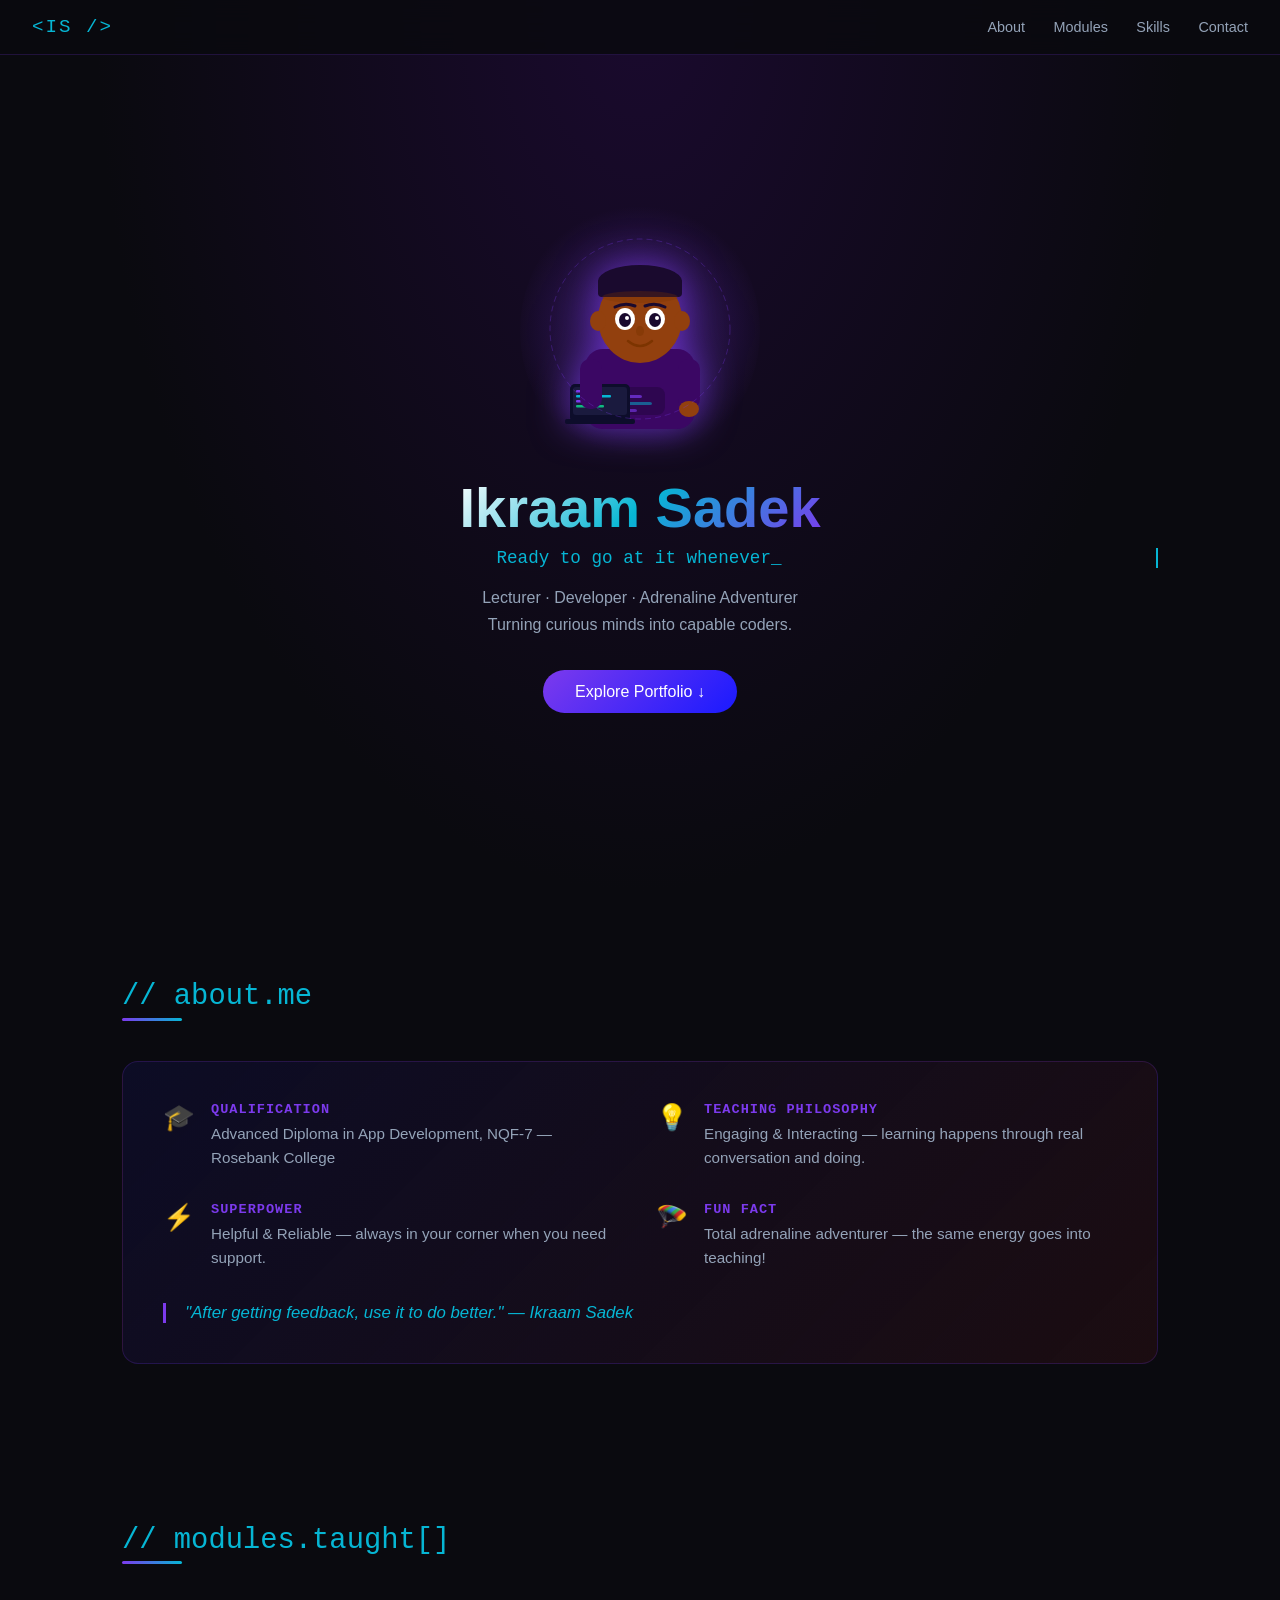
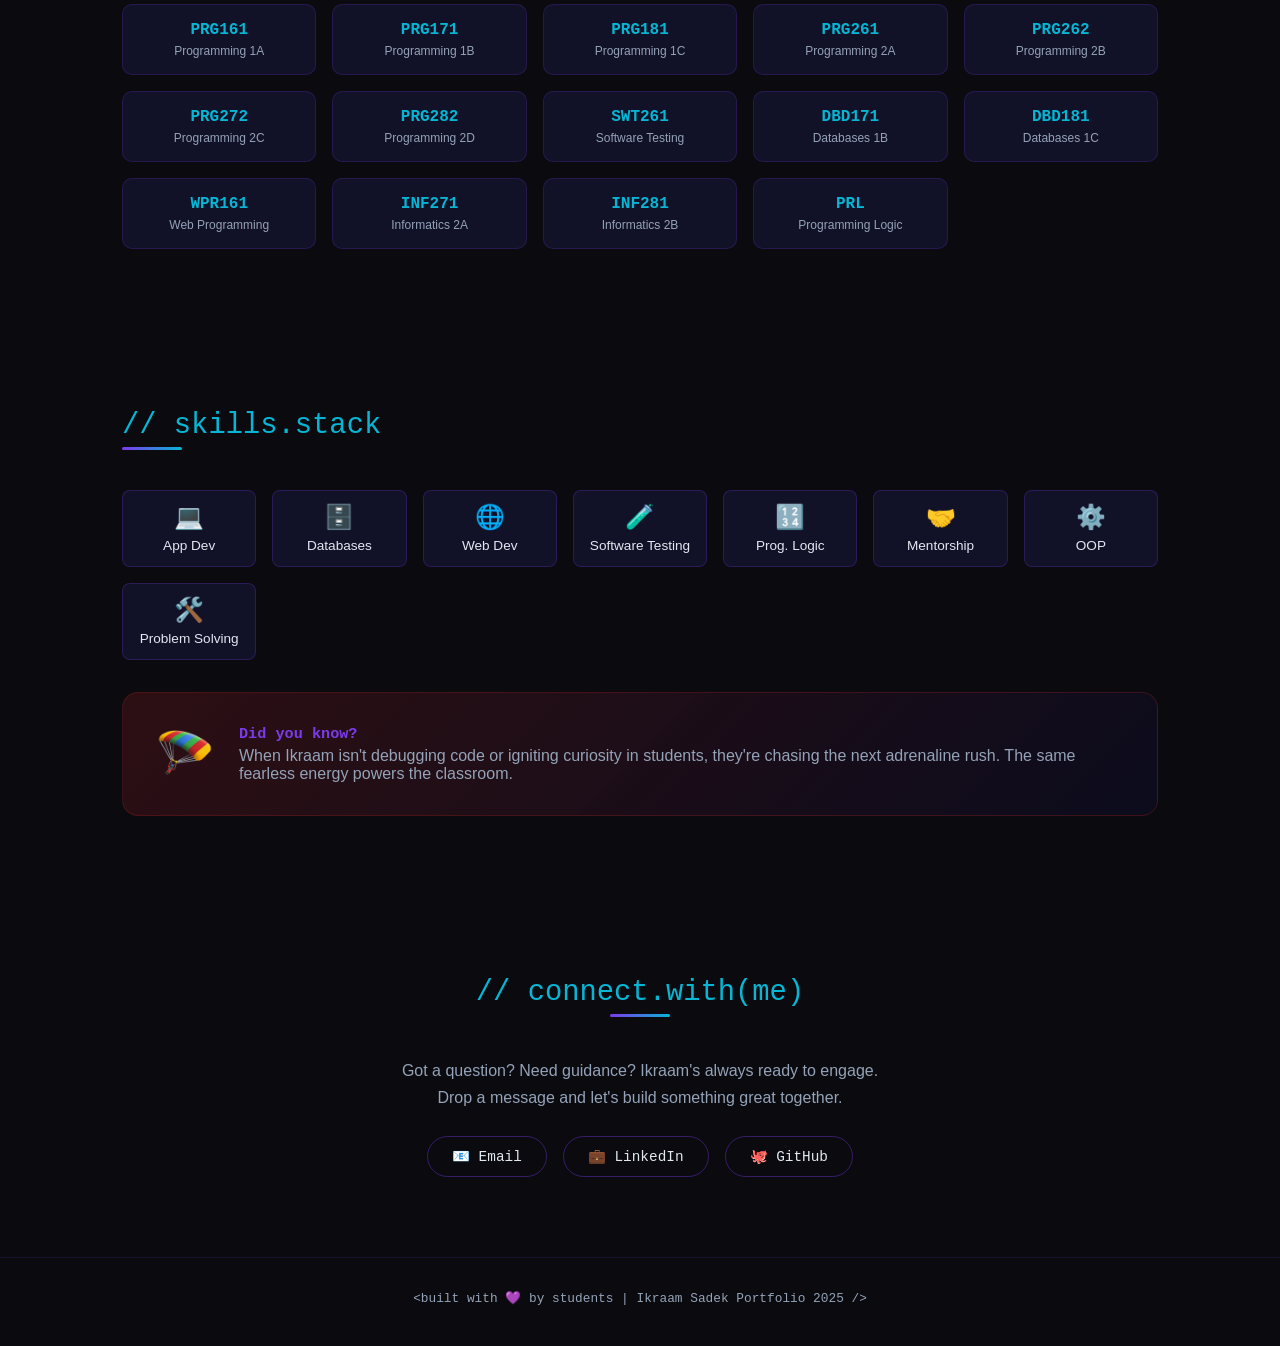
==== ikraam_portfolio.html @ 0547916e "first commit" ====
<!DOCTYPE html>
<html lang="en">
<head>
<meta charset="UTF-8"/>
<meta name="viewport" content="width=device-width, initial-scale=1.0"/>
<title>Ikraam Sadek | Lecturer Portfolio</title>
<style>
  :root {
    --black: #0a0a0f;
    --navy: #0d0d2b;
    --blue: #1a1aff;
    --purple: #6b21a8;
    --maroon: #7f1d1d;
    --accent: #7c3aed;
    --cyan: #06b6d4;
    --text: #e2e8f0;
    --muted: #94a3b8;
    --card: #111127;
    --glow: 0 0 20px rgba(124,58,237,0.5);
  }
  *{margin:0;padding:0;box-sizing:border-box;}
  html{scroll-behavior:smooth;}
  body{background:var(--black);color:var(--text);font-family:'Segoe UI',sans-serif;overflow-x:hidden;}

  /* NAV */
  nav{position:fixed;top:0;width:100%;z-index:100;background:rgba(10,10,15,0.85);backdrop-filter:blur(12px);border-bottom:1px solid rgba(124,58,237,0.2);padding:1rem 2rem;display:flex;justify-content:space-between;align-items:center;}
  .logo{font-family:monospace;font-size:1.2rem;color:var(--cyan);letter-spacing:2px;}
  .nav-links a{color:var(--muted);text-decoration:none;margin-left:1.5rem;font-size:0.9rem;transition:color 0.3s;}
  .nav-links a:hover{color:var(--cyan);}

  /* HERO */
  #hero{min-height:100vh;display:flex;align-items:center;justify-content:center;flex-direction:column;text-align:center;padding:6rem 2rem 4rem;background:radial-gradient(ellipse at top,#1a0a2e 0%,var(--black) 70%);}
  .avatar-wrap{position:relative;margin-bottom:2rem;}
  .avatar-glow{position:absolute;inset:-20px;border-radius:50%;background:radial-gradient(circle,rgba(124,58,237,0.4),transparent 70%);animation:pulseGlow 3s ease-in-out infinite;}
  svg#avatar{filter:drop-shadow(0 0 18px rgba(124,58,237,0.7));animation:float 4s ease-in-out infinite;}
  @keyframes float{0%,100%{transform:translateY(0);}50%{transform:translateY(-14px);}}
  @keyframes pulseGlow{0%,100%{opacity:0.6;transform:scale(1);}50%{opacity:1;transform:scale(1.08);}}
  @keyframes blink{0%,90%,100%{transform:scaleY(1);}95%{transform:scaleY(0.08);}}
  .eye-l,.eye-r{transform-origin:center;animation:blink 4s ease-in-out infinite;}
  .eye-r{animation-delay:0.08s;}
  @keyframes typing{from{width:0;}to{width:100%;}}
  @keyframes caret{50%{border-color:transparent;}}
  h1{font-size:clamp(2rem,5vw,3.5rem);font-weight:800;background:linear-gradient(135deg,#fff,var(--cyan),var(--accent));-webkit-background-clip:text;-webkit-text-fill-color:transparent;background-clip:text;margin-bottom:0.5rem;}
  .tagline{font-family:monospace;font-size:1.1rem;color:var(--cyan);margin-bottom:1rem;overflow:hidden;white-space:nowrap;border-right:2px solid var(--cyan);width:fit-content;margin-inline:auto;animation:typing 2.5s steps(28,end) 0.5s both,caret 0.8s step-end infinite;}
  .hero-sub{color:var(--muted);max-width:500px;line-height:1.7;margin-bottom:2rem;}
  .cta-btn{padding:0.8rem 2rem;background:linear-gradient(135deg,var(--accent),var(--blue));border:none;border-radius:50px;color:#fff;font-size:1rem;cursor:pointer;text-decoration:none;transition:transform 0.2s,box-shadow 0.2s;}
  .cta-btn:hover{transform:scale(1.05);box-shadow:var(--glow);}

  /* SECTIONS */
  section{padding:5rem 2rem;max-width:1100px;margin:0 auto;}
  .section-title{font-family:monospace;font-size:1.8rem;color:var(--cyan);margin-bottom:0.3rem;}
  .section-line{width:60px;height:3px;background:linear-gradient(90deg,var(--accent),var(--cyan));margin-bottom:2.5rem;border-radius:2px;}

  /* ABOUT */
  #about-wrap{background:linear-gradient(135deg,rgba(13,13,43,0.8),rgba(127,29,29,0.15));border:1px solid rgba(124,58,237,0.2);border-radius:16px;padding:2.5rem;display:grid;grid-template-columns:1fr 1fr;gap:2rem;}
  .about-item{display:flex;gap:1rem;align-items:flex-start;}
  .about-icon{font-size:1.6rem;}
  .about-item h3{color:var(--accent);font-size:0.85rem;font-family:monospace;text-transform:uppercase;letter-spacing:1px;margin-bottom:0.3rem;}
  .about-item p{color:var(--muted);font-size:0.95rem;line-height:1.6;}
  .quote-block{grid-column:1/-1;border-left:3px solid var(--accent);padding-left:1.2rem;font-style:italic;color:var(--cyan);font-size:1.05rem;}

  /* MODULES */
  .modules-grid{display:grid;grid-template-columns:repeat(auto-fill,minmax(160px,1fr));gap:1rem;}
  .module-card{background:var(--card);border:1px solid rgba(124,58,237,0.2);border-radius:10px;padding:1rem;text-align:center;cursor:default;transition:transform 0.3s,box-shadow 0.3s,border-color 0.3s;position:relative;overflow:hidden;}
  .module-card::before{content:'';position:absolute;inset:0;background:linear-gradient(135deg,rgba(124,58,237,0.1),rgba(6,182,212,0.05));opacity:0;transition:opacity 0.3s;}
  .module-card:hover{transform:translateY(-6px);box-shadow:0 8px 30px rgba(124,58,237,0.3);border-color:var(--cyan);}
  .module-card:hover::before{opacity:1;}
  .module-code{font-family:monospace;font-size:1rem;font-weight:700;color:var(--cyan);}
  .module-name{font-size:0.75rem;color:var(--muted);margin-top:0.3rem;}

  /* SKILLS */
  .skills-grid{display:grid;grid-template-columns:repeat(auto-fill,minmax(130px,1fr));gap:1rem;}
  .skill-badge{background:var(--card);border:1px solid rgba(124,58,237,0.25);border-radius:8px;padding:0.8rem;text-align:center;font-size:0.85rem;color:var(--text);transition:all 0.3s;}
  .skill-badge:hover{border-color:var(--cyan);color:var(--cyan);box-shadow:0 0 12px rgba(6,182,212,0.3);}
  .skill-icon{font-size:1.5rem;margin-bottom:0.4rem;}

  /* SUPERPOWER */
  .power-card{background:linear-gradient(135deg,rgba(107,33,168,0.2),rgba(127,29,29,0.2));border:1px solid rgba(124,58,237,0.3);border-radius:16px;padding:2rem;text-align:center;}
  .power-card h3{font-size:1.3rem;color:var(--cyan);margin-bottom:0.5rem;}
  .power-card p{color:var(--muted);line-height:1.7;}

  /* FUN FACT */
  .funfact{display:flex;align-items:center;gap:1.5rem;background:linear-gradient(135deg,rgba(127,29,29,0.3),rgba(13,13,43,0.5));border:1px solid rgba(127,29,29,0.4);border-radius:16px;padding:2rem;margin-top:2rem;}
  .funfact-icon{font-size:3rem;}
  .funfact h3{color:var(--accent);font-family:monospace;margin-bottom:0.3rem;}
  .funfact p{color:var(--muted);}

  /* CONTACT */
  #contact{text-align:center;}
  .contact-links{display:flex;gap:1rem;justify-content:center;flex-wrap:wrap;margin-top:1.5rem;}
  .contact-link{padding:0.7rem 1.5rem;border:1px solid rgba(124,58,237,0.4);border-radius:50px;color:var(--text);text-decoration:none;font-size:0.9rem;transition:all 0.3s;font-family:monospace;}
  .contact-link:hover{background:var(--accent);border-color:var(--accent);box-shadow:var(--glow);}

  /* FOOTER */
  footer{text-align:center;padding:2rem;color:var(--muted);font-size:0.8rem;border-top:1px solid rgba(124,58,237,0.15);font-family:monospace;}

  /* SCROLL FADE */
  .fade-in{opacity:0;transform:translateY(30px);transition:opacity 0.7s ease,transform 0.7s ease;}
  .fade-in.visible{opacity:1;transform:none;}

  @media(max-width:600px){
    #about-wrap{grid-template-columns:1fr;}
    .nav-links{display:none;}
  }
</style>
</head>
<body>

<nav>
  <div class="logo">&lt;IS /&gt;</div>
  <div class="nav-links">
    <a href="#about">About</a>
    <a href="#modules">Modules</a>
    <a href="#skills">Skills</a>
    <a href="#contact">Contact</a>
  </div>
</nav>

<!-- HERO -->
<section id="hero">
  <div class="avatar-wrap">
    <div class="avatar-glow"></div>
    <svg id="avatar" width="200" height="220" viewBox="0 0 200 220" xmlns="http://www.w3.org/2000/svg">
      <!-- Body / hoodie -->
      <rect x="45" y="130" width="110" height="80" rx="18" fill="#3b0764"/>
      <!-- Hoodie pocket -->
      <rect x="75" y="168" width="50" height="28" rx="8" fill="#2e0650"/>
      <!-- Code lines on hoodie -->
      <rect x="82" y="176" width="20" height="3" rx="2" fill="#7c3aed" opacity="0.7"/>
      <rect x="82" y="183" width="30" height="3" rx="2" fill="#06b6d4" opacity="0.5"/>
      <rect x="82" y="190" width="15" height="3" rx="2" fill="#7c3aed" opacity="0.6"/>
      <!-- Neck -->
      <rect x="87" y="118" width="26" height="20" rx="6" fill="#92400e"/>
      <!-- Head -->
      <ellipse cx="100" cy="100" rx="42" ry="44" fill="#92400e"/>
      <!-- Fade/hair top -->
      <ellipse cx="100" cy="62" rx="42" ry="16" fill="#1a0a2e"/>
      <rect x="58" y="60" width="84" height="18" rx="4" fill="#1a0a2e"/>
      <!-- Hairline fade -->
      <ellipse cx="100" cy="78" rx="38" ry="6" fill="#7c3400" opacity="0.3"/>
      <!-- Ears -->
      <ellipse cx="58" cy="102" rx="8" ry="10" fill="#92400e"/>
      <ellipse cx="142" cy="102" rx="8" ry="10" fill="#92400e"/>
      <!-- Eyes white -->
      <ellipse cx="85" cy="100" rx="10" ry="11" fill="white"/>
      <ellipse cx="115" cy="100" rx="10" ry="11" fill="white"/>
      <!-- Iris -->
      <ellipse class="eye-l" cx="85" cy="101" rx="6" ry="7" fill="#1a0a2e"/>
      <ellipse class="eye-r" cx="115" cy="101" rx="6" ry="7" fill="#1a0a2e"/>
      <!-- Pupil shine -->
      <circle cx="87" cy="99" r="2" fill="white"/>
      <circle cx="117" cy="99" r="2" fill="white"/>
      <!-- Eyebrows -->
      <path d="M75 88 Q85 83 95 87" stroke="#1a0a2e" stroke-width="3" fill="none" stroke-linecap="round"/>
      <path d="M105 87 Q115 83 125 88" stroke="#1a0a2e" stroke-width="3" fill="none" stroke-linecap="round"/>
      <!-- Nose -->
      <ellipse cx="100" cy="112" rx="4" ry="5" fill="#7c3400" opacity="0.5"/>
      <!-- Smile -->
      <path d="M88 122 Q100 132 112 122" stroke="#7c3400" stroke-width="2.5" fill="none" stroke-linecap="round"/>
      <!-- Laptop in hands -->
      <rect x="30" y="165" width="60" height="38" rx="5" fill="#0d0d2b"/>
      <rect x="33" y="168" width="54" height="28" rx="3" fill="#1a1a3e"/>
      <!-- Code on laptop screen -->
      <rect x="36" y="171" width="20" height="2.5" rx="1" fill="#7c3aed"/>
      <rect x="36" y="176" width="35" height="2.5" rx="1" fill="#06b6d4"/>
      <rect x="36" y="181" width="15" height="2.5" rx="1" fill="#7c3aed"/>
      <rect x="36" y="186" width="28" height="2.5" rx="1" fill="#10b981"/>
      <!-- Laptop base -->
      <rect x="25" y="200" width="70" height="5" rx="2" fill="#0d0d2b"/>
      <!-- Arm left -->
      <rect x="40" y="140" width="22" height="50" rx="10" fill="#3b0764"/>
      <!-- Arm right -->
      <rect x="138" y="140" width="22" height="50" rx="10" fill="#3b0764"/>
      <!-- Right hand slight -->
      <ellipse cx="149" cy="190" rx="10" ry="8" fill="#92400e"/>
      <!-- Glow ring around avatar -->
      <circle cx="100" cy="110" r="90" fill="none" stroke="#7c3aed" stroke-width="1" opacity="0.3" stroke-dasharray="6 4"/>
    </svg>
  </div>

  <h1>Ikraam Sadek</h1>
  <p class="tagline">Ready to go at it whenever_</p>
  <p class="hero-sub">Lecturer · Developer · Adrenaline Adventurer<br/>Turning curious minds into capable coders.</p>
  <a href="#about" class="cta-btn">Explore Portfolio ↓</a>
</section>

<!-- ABOUT -->
<section id="about" class="fade-in">
  <div class="section-title">// about.me</div>
  <div class="section-line"></div>
  <div id="about-wrap">
    <div class="about-item">
      <div class="about-icon">🎓</div>
      <div>
        <h3>Qualification</h3>
        <p>Advanced Diploma in App Development, NQF-7 — Rosebank College</p>
      </div>
    </div>
    <div class="about-item">
      <div class="about-icon">💡</div>
      <div>
        <h3>Teaching Philosophy</h3>
        <p>Engaging &amp; Interacting — learning happens through real conversation and doing.</p>
      </div>
    </div>
    <div class="about-item">
      <div class="about-icon">⚡</div>
      <div>
        <h3>Superpower</h3>
        <p>Helpful &amp; Reliable — always in your corner when you need support.</p>
      </div>
    </div>
    <div class="about-item">
      <div class="about-icon">🪂</div>
      <div>
        <h3>Fun Fact</h3>
        <p>Total adrenaline adventurer — the same energy goes into teaching!</p>
      </div>
    </div>
    <div class="quote-block">
      "After getting feedback, use it to do better." — Ikraam Sadek
    </div>
  </div>
</section>

<!-- MODULES -->
<section id="modules" class="fade-in">
  <div class="section-title">// modules.taught[]</div>
  <div class="section-line"></div>
  <div class="modules-grid">
    <div class="module-card"><div class="module-code">PRG161</div><div class="module-name">Programming 1A</div></div>
    <div class="module-card"><div class="module-code">PRG171</div><div class="module-name">Programming 1B</div></div>
    <div class="module-card"><div class="module-code">PRG181</div><div class="module-name">Programming 1C</div></div>
    <div class="module-card"><div class="module-code">PRG261</div><div class="module-name">Programming 2A</div></div>
    <div class="module-card"><div class="module-code">PRG262</div><div class="module-name">Programming 2B</div></div>
    <div class="module-card"><div class="module-code">PRG272</div><div class="module-name">Programming 2C</div></div>
    <div class="module-card"><div class="module-code">PRG282</div><div class="module-name">Programming 2D</div></div>
    <div class="module-card"><div class="module-code">SWT261</div><div class="module-name">Software Testing</div></div>
    <div class="module-card"><div class="module-code">DBD171</div><div class="module-name">Databases 1B</div></div>
    <div class="module-card"><div class="module-code">DBD181</div><div class="module-name">Databases 1C</div></div>
    <div class="module-card"><div class="module-code">WPR161</div><div class="module-name">Web Programming</div></div>
    <div class="module-card"><div class="module-code">INF271</div><div class="module-name">Informatics 2A</div></div>
    <div class="module-card"><div class="module-code">INF281</div><div class="module-name">Informatics 2B</div></div>
    <div class="module-card"><div class="module-code">PRL</div><div class="module-name">Programming Logic</div></div>
  </div>
</section>

<!-- SKILLS -->
<section id="skills" class="fade-in">
  <div class="section-title">// skills.stack</div>
  <div class="section-line"></div>
  <div class="skills-grid">
    <div class="skill-badge"><div class="skill-icon">💻</div>App Dev</div>
    <div class="skill-badge"><div class="skill-icon">🗄️</div>Databases</div>
    <div class="skill-badge"><div class="skill-icon">🌐</div>Web Dev</div>
    <div class="skill-badge"><div class="skill-icon">🧪</div>Software Testing</div>
    <div class="skill-badge"><div class="skill-icon">🔢</div>Prog. Logic</div>
    <div class="skill-badge"><div class="skill-icon">🤝</div>Mentorship</div>
    <div class="skill-badge"><div class="skill-icon">⚙️</div>OOP</div>
    <div class="skill-badge"><div class="skill-icon">🛠️</div>Problem Solving</div>
  </div>

  <div class="funfact" style="margin-top:2rem;">
    <div class="funfact-icon">🪂</div>
    <div>
      <h3>Did you know?</h3>
      <p>When Ikraam isn't debugging code or igniting curiosity in students, they're chasing the next adrenaline rush. The same fearless energy powers the classroom.</p>
    </div>
  </div>
</section>

<!-- CONTACT -->
<section id="contact" class="fade-in">
  <div class="section-title" style="text-align:center;">// connect.with(me)</div>
  <div class="section-line" style="margin-inline:auto;"></div>
  <p style="color:var(--muted);max-width:480px;margin:0 auto 1.5rem;line-height:1.7;">Got a question? Need guidance? Ikraam's always ready to engage. Drop a message and let's build something great together.</p>
  <div class="contact-links">
    <a href="mailto:ikraam@example.com" class="contact-link">📧 Email</a>
    <a href="#" class="contact-link">💼 LinkedIn</a>
    <a href="#" class="contact-link">🐙 GitHub</a>
  </div>
</section>

<footer>
  &lt;built with 💜 by students | Ikraam Sadek Portfolio 2025 /&gt;
</footer>

<script>
  // Scroll fade-in
  const obs = new IntersectionObserver(els => {
    els.forEach(e => { if(e.isIntersecting) e.target.classList.add('visible'); });
  }, {threshold: 0.15});
  document.querySelectorAll('.fade-in').forEach(el => obs.observe(el));
</script>
</body>
</html>
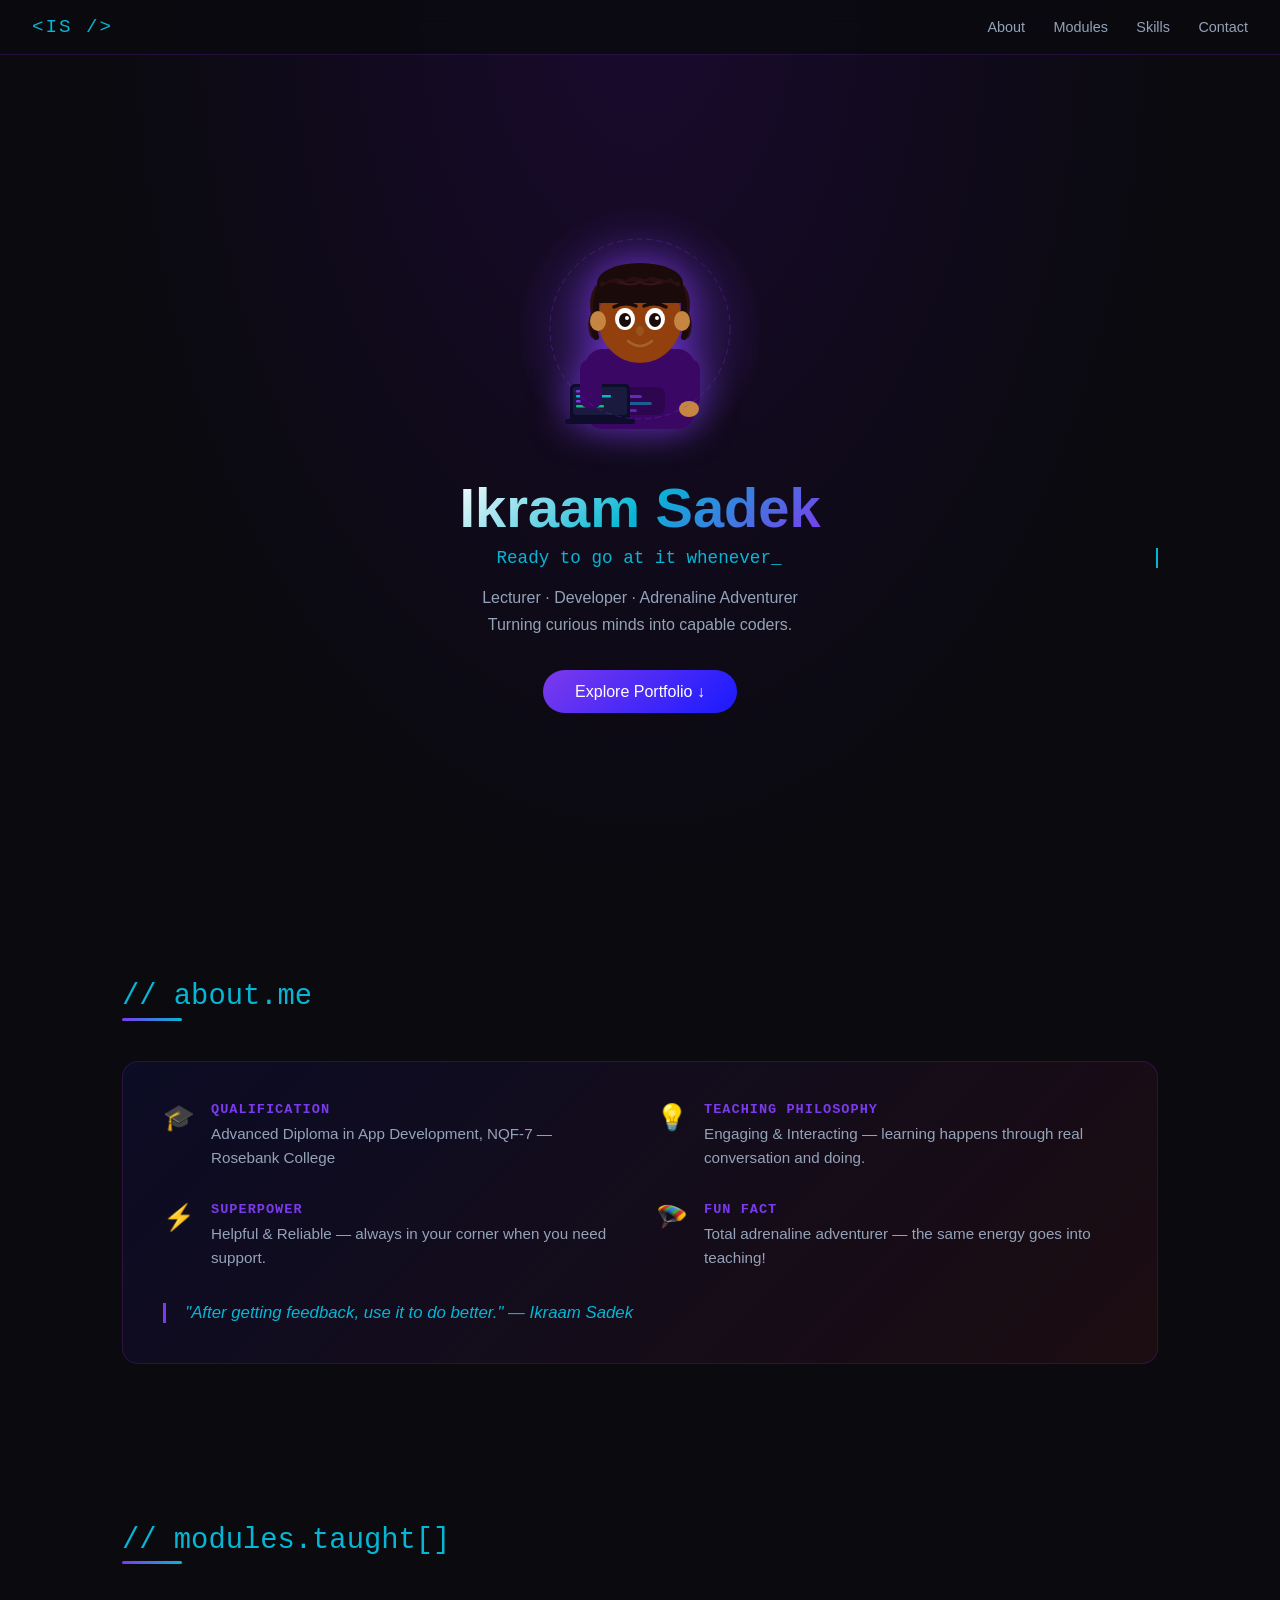
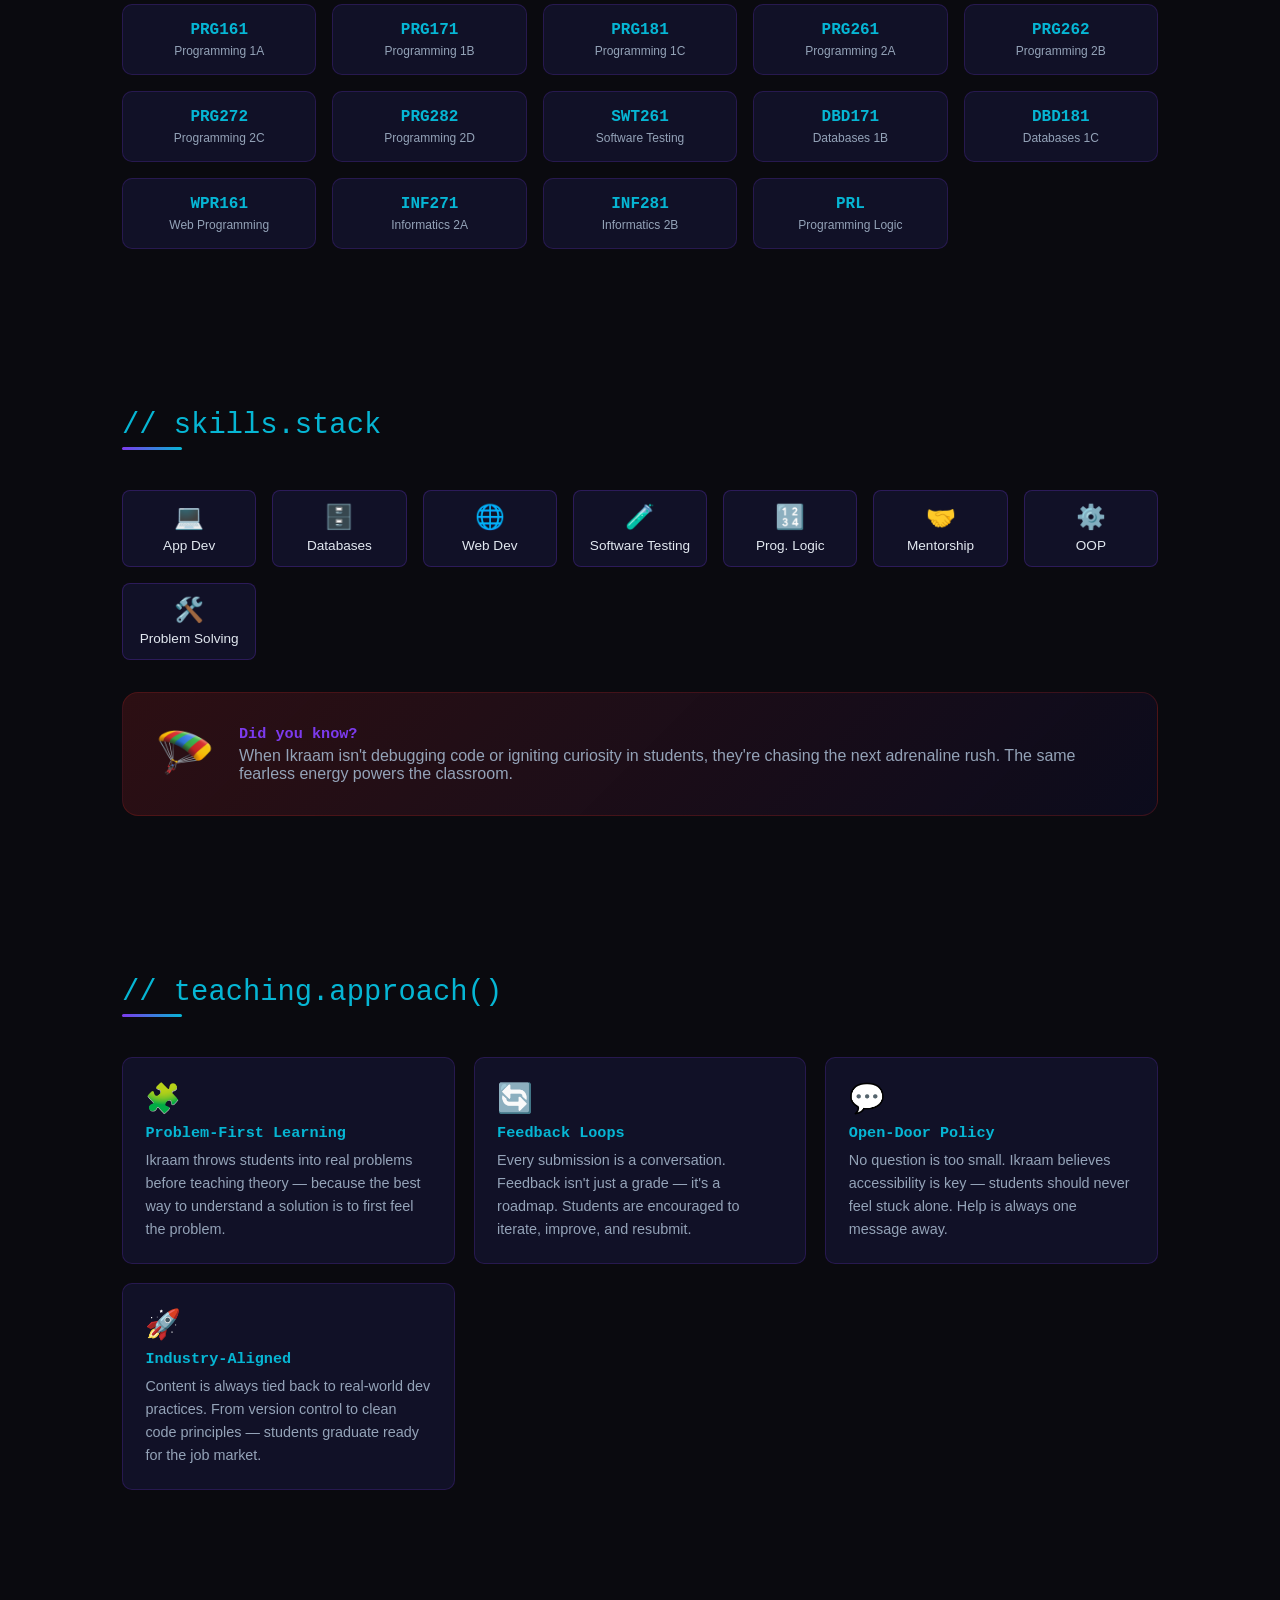
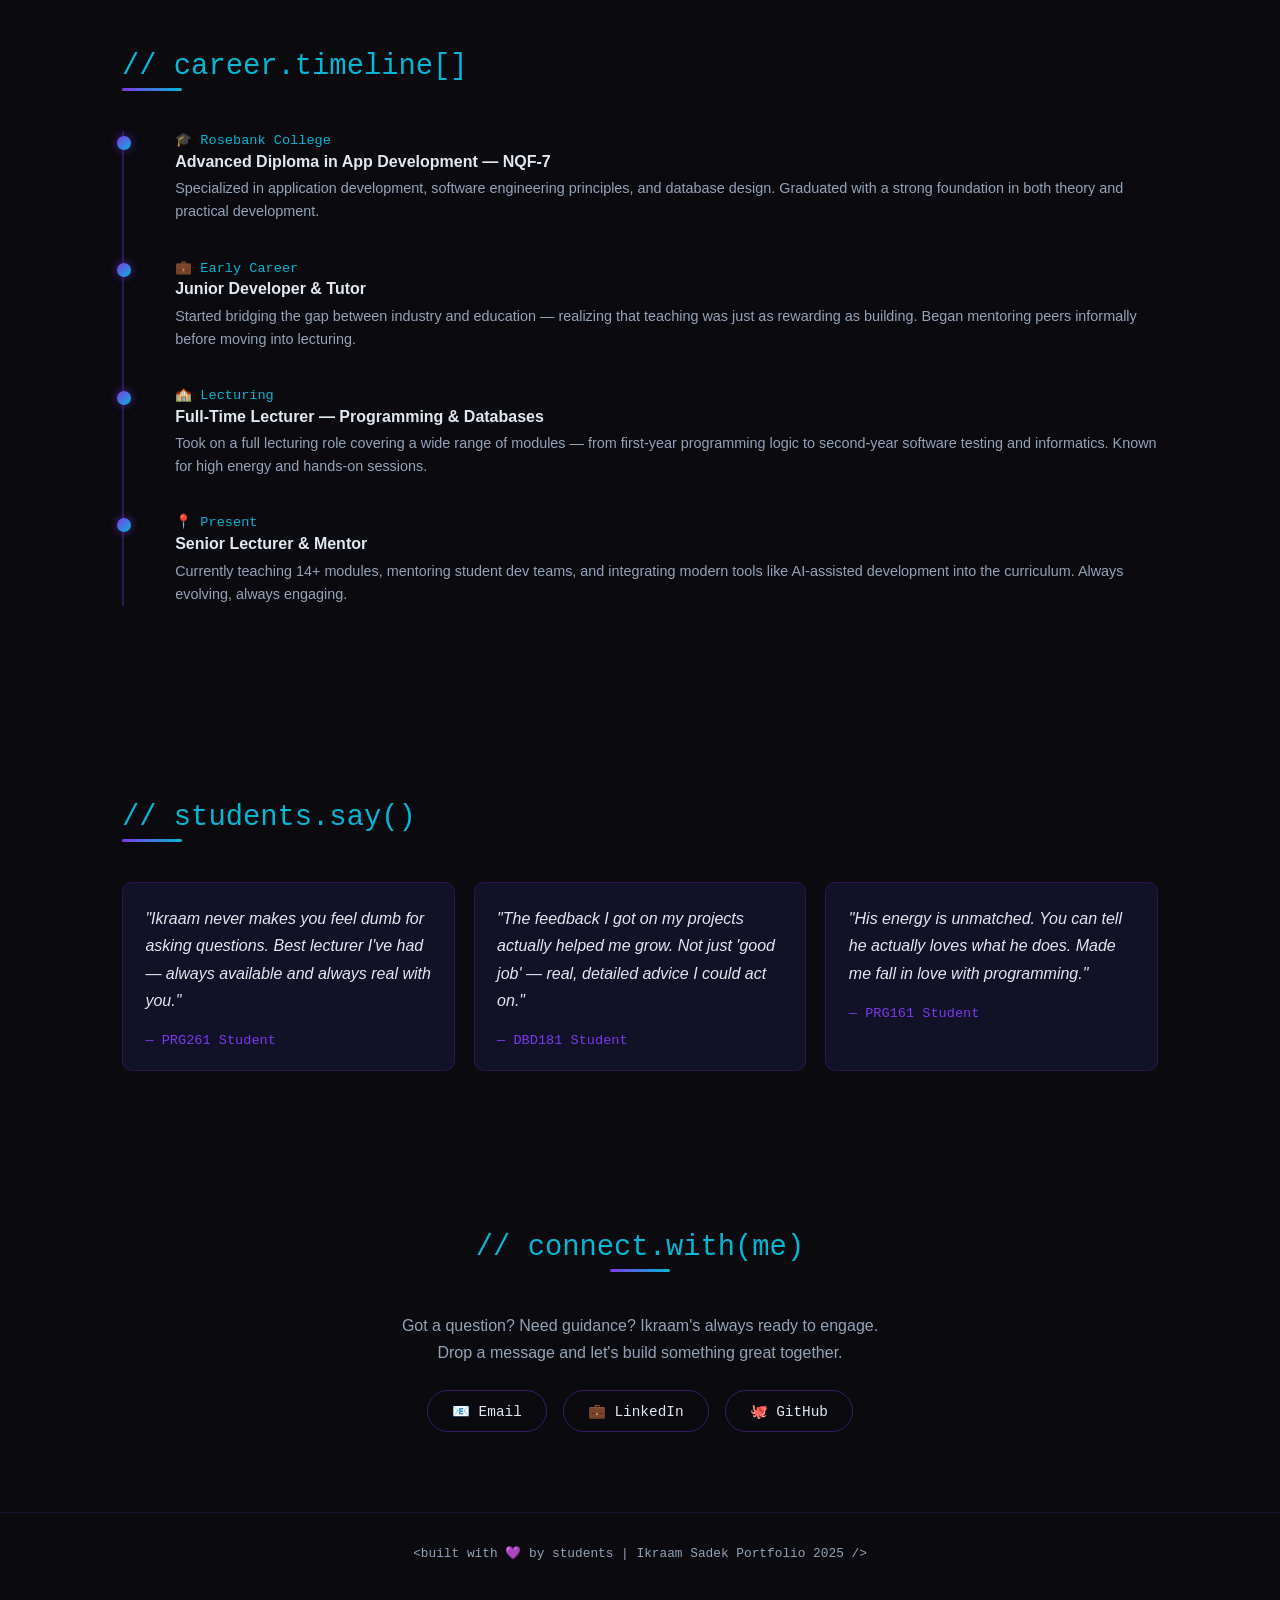
==== commit 76d330b0: "Added more information to the website" ====
--- a/ikraam_portfolio.html
+++ b/ikraam_portfolio.html
@@ -130,33 +130,42 @@
       <rect x="82" y="183" width="30" height="3" rx="2" fill="#06b6d4" opacity="0.5"/>
       <rect x="82" y="190" width="15" height="3" rx="2" fill="#7c3aed" opacity="0.6"/>
       <!-- Neck -->
-      <rect x="87" y="118" width="26" height="20" rx="6" fill="#92400e"/>
+      <rect x="87" y="118" width="26" height="20" rx="6" fill="#c68642"/>
       <!-- Head -->
       <ellipse cx="100" cy="100" rx="42" ry="44" fill="#92400e"/>
-      <!-- Fade/hair top -->
-      <ellipse cx="100" cy="62" rx="42" ry="16" fill="#1a0a2e"/>
-      <rect x="58" y="60" width="84" height="18" rx="4" fill="#1a0a2e"/>
-      <!-- Hairline fade -->
-      <ellipse cx="100" cy="78" rx="38" ry="6" fill="#7c3400" opacity="0.3"/>
+      <!-- Wavy Indian-style hair -->
+      <!-- Hair base covering top of head -->
+      <ellipse cx="100" cy="64" rx="43" ry="20" fill="#1a0a0a"/>
+      <rect x="57" y="62" width="86" height="22" rx="4" fill="#1a0a0a"/>
+      <!-- Wavy hair strands flowing over sides -->
+      <path d="M58 70 Q52 80 55 95 Q50 105 54 115" stroke="#2a1010" stroke-width="8" fill="none" stroke-linecap="round"/>
+      <path d="M60 68 Q54 82 57 97 Q52 108 56 118" stroke="#1a0a0a" stroke-width="6" fill="none" stroke-linecap="round"/>
+      <path d="M142 70 Q148 80 145 95 Q150 105 146 115" stroke="#2a1010" stroke-width="8" fill="none" stroke-linecap="round"/>
+      <path d="M140 68 Q146 82 143 97 Q148 108 144 118" stroke="#1a0a0a" stroke-width="6" fill="none" stroke-linecap="round"/>
+      <!-- Wavy top hair texture -->
+      <path d="M62 65 Q70 58 80 63 Q90 57 100 62 Q110 57 120 63 Q130 58 138 65" stroke="#2a1010" stroke-width="5" fill="none" stroke-linecap="round"/>
+      <path d="M65 60 Q75 53 85 58 Q95 52 105 57 Q115 52 125 58 Q133 53 136 60" stroke="#1a0a0a" stroke-width="6" fill="none" stroke-linecap="round"/>
+      <!-- Slight middle parting wave -->
+      <path d="M80 63 Q90 68 100 63 Q110 68 120 63" stroke="#3a1515" stroke-width="2" fill="none" stroke-linecap="round"/>
       <!-- Ears -->
-      <ellipse cx="58" cy="102" rx="8" ry="10" fill="#92400e"/>
-      <ellipse cx="142" cy="102" rx="8" ry="10" fill="#92400e"/>
+      <ellipse cx="58" cy="102" rx="8" ry="10" fill="#c68642"/>
+      <ellipse cx="142" cy="102" rx="8" ry="10" fill="#c68642"/>
       <!-- Eyes white -->
       <ellipse cx="85" cy="100" rx="10" ry="11" fill="white"/>
       <ellipse cx="115" cy="100" rx="10" ry="11" fill="white"/>
       <!-- Iris -->
-      <ellipse class="eye-l" cx="85" cy="101" rx="6" ry="7" fill="#1a0a2e"/>
-      <ellipse class="eye-r" cx="115" cy="101" rx="6" ry="7" fill="#1a0a2e"/>
+      <ellipse class="eye-l" cx="85" cy="101" rx="6" ry="7" fill="#1a0a0a"/>
+      <ellipse class="eye-r" cx="115" cy="101" rx="6" ry="7" fill="#1a0a0a"/>
       <!-- Pupil shine -->
       <circle cx="87" cy="99" r="2" fill="white"/>
       <circle cx="117" cy="99" r="2" fill="white"/>
-      <!-- Eyebrows -->
-      <path d="M75 88 Q85 83 95 87" stroke="#1a0a2e" stroke-width="3" fill="none" stroke-linecap="round"/>
-      <path d="M105 87 Q115 83 125 88" stroke="#1a0a2e" stroke-width="3" fill="none" stroke-linecap="round"/>
+      <!-- Eyebrows (thicker, more defined) -->
+      <path d="M74 88 Q85 82 96 87" stroke="#1a0a0a" stroke-width="3.5" fill="none" stroke-linecap="round"/>
+      <path d="M104 87 Q115 82 126 88" stroke="#1a0a0a" stroke-width="3.5" fill="none" stroke-linecap="round"/>
       <!-- Nose -->
-      <ellipse cx="100" cy="112" rx="4" ry="5" fill="#7c3400" opacity="0.5"/>
+      <ellipse cx="100" cy="112" rx="4" ry="5" fill="#a0652a" opacity="0.5"/>
       <!-- Smile -->
-      <path d="M88 122 Q100 132 112 122" stroke="#7c3400" stroke-width="2.5" fill="none" stroke-linecap="round"/>
+      <path d="M88 122 Q100 132 112 122" stroke="#a0652a" stroke-width="2.5" fill="none" stroke-linecap="round"/>
       <!-- Laptop in hands -->
       <rect x="30" y="165" width="60" height="38" rx="5" fill="#0d0d2b"/>
       <rect x="33" y="168" width="54" height="28" rx="3" fill="#1a1a3e"/>
@@ -172,7 +181,7 @@
       <!-- Arm right -->
       <rect x="138" y="140" width="22" height="50" rx="10" fill="#3b0764"/>
       <!-- Right hand slight -->
-      <ellipse cx="149" cy="190" rx="10" ry="8" fill="#92400e"/>
+      <ellipse cx="149" cy="190" rx="10" ry="8" fill="#c68642"/>
       <!-- Glow ring around avatar -->
       <circle cx="100" cy="110" r="90" fill="none" stroke="#7c3aed" stroke-width="1" opacity="0.3" stroke-dasharray="6 4"/>
     </svg>
@@ -269,6 +278,94 @@
   </div>
 </section>
 
+<!-- TEACHING APPROACH -->
+<section id="approach" class="fade-in">
+  <div class="section-title">// teaching.approach()</div>
+  <div class="section-line"></div>
+  <div style="display:grid;grid-template-columns:repeat(auto-fill,minmax(260px,1fr));gap:1.2rem;">
+    <div class="module-card" style="text-align:left;padding:1.4rem;">
+      <div style="font-size:1.8rem;margin-bottom:0.6rem;">🧩</div>
+      <h3 style="color:var(--cyan);font-family:monospace;margin-bottom:0.4rem;">Problem-First Learning</h3>
+      <p style="color:var(--muted);font-size:0.9rem;line-height:1.6;">Ikraam throws students into real problems before teaching theory — because the best way to understand a solution is to first feel the problem.</p>
+    </div>
+    <div class="module-card" style="text-align:left;padding:1.4rem;">
+      <div style="font-size:1.8rem;margin-bottom:0.6rem;">🔄</div>
+      <h3 style="color:var(--cyan);font-family:monospace;margin-bottom:0.4rem;">Feedback Loops</h3>
+      <p style="color:var(--muted);font-size:0.9rem;line-height:1.6;">Every submission is a conversation. Feedback isn't just a grade — it's a roadmap. Students are encouraged to iterate, improve, and resubmit.</p>
+    </div>
+    <div class="module-card" style="text-align:left;padding:1.4rem;">
+      <div style="font-size:1.8rem;margin-bottom:0.6rem;">💬</div>
+      <h3 style="color:var(--cyan);font-family:monospace;margin-bottom:0.4rem;">Open-Door Policy</h3>
+      <p style="color:var(--muted);font-size:0.9rem;line-height:1.6;">No question is too small. Ikraam believes accessibility is key — students should never feel stuck alone. Help is always one message away.</p>
+    </div>
+    <div class="module-card" style="text-align:left;padding:1.4rem;">
+      <div style="font-size:1.8rem;margin-bottom:0.6rem;">🚀</div>
+      <h3 style="color:var(--cyan);font-family:monospace;margin-bottom:0.4rem;">Industry-Aligned</h3>
+      <p style="color:var(--muted);font-size:0.9rem;line-height:1.6;">Content is always tied back to real-world dev practices. From version control to clean code principles — students graduate ready for the job market.</p>
+    </div>
+  </div>
+</section>
+
+<!-- TIMELINE -->
+<section id="timeline" class="fade-in">
+  <div class="section-title">// career.timeline[]</div>
+  <div class="section-line"></div>
+  <div style="position:relative;padding-left:2rem;border-left:2px solid rgba(124,58,237,0.3);">
+    <div class="tl-item">
+      <div class="tl-dot"></div>
+      <div class="tl-year">🎓 Rosebank College</div>
+      <div class="tl-title">Advanced Diploma in App Development — NQF-7</div>
+      <div class="tl-desc">Specialized in application development, software engineering principles, and database design. Graduated with a strong foundation in both theory and practical development.</div>
+    </div>
+    <div class="tl-item">
+      <div class="tl-dot"></div>
+      <div class="tl-year">💼 Early Career</div>
+      <div class="tl-title">Junior Developer & Tutor</div>
+      <div class="tl-desc">Started bridging the gap between industry and education — realizing that teaching was just as rewarding as building. Began mentoring peers informally before moving into lecturing.</div>
+    </div>
+    <div class="tl-item">
+      <div class="tl-dot"></div>
+      <div class="tl-year">🏫 Lecturing</div>
+      <div class="tl-title">Full-Time Lecturer — Programming & Databases</div>
+      <div class="tl-desc">Took on a full lecturing role covering a wide range of modules — from first-year programming logic to second-year software testing and informatics. Known for high energy and hands-on sessions.</div>
+    </div>
+    <div class="tl-item">
+      <div class="tl-dot"></div>
+      <div class="tl-year">📍 Present</div>
+      <div class="tl-title">Senior Lecturer & Mentor</div>
+      <div class="tl-desc">Currently teaching 14+ modules, mentoring student dev teams, and integrating modern tools like AI-assisted development into the curriculum. Always evolving, always engaging.</div>
+    </div>
+  </div>
+</section>
+
+<!-- STUDENT SHOUTOUTS -->
+<section id="shoutouts" class="fade-in">
+  <div class="section-title">// students.say()</div>
+  <div class="section-line"></div>
+  <div style="display:grid;grid-template-columns:repeat(auto-fill,minmax(280px,1fr));gap:1.2rem;">
+    <div class="module-card" style="text-align:left;padding:1.4rem;">
+      <p style="color:var(--text);font-style:italic;line-height:1.7;margin-bottom:1rem;">"Ikraam never makes you feel dumb for asking questions. Best lecturer I've had — always available and always real with you."</p>
+      <span style="color:var(--accent);font-family:monospace;font-size:0.85rem;">— PRG261 Student</span>
+    </div>
+    <div class="module-card" style="text-align:left;padding:1.4rem;">
+      <p style="color:var(--text);font-style:italic;line-height:1.7;margin-bottom:1rem;">"The feedback I got on my projects actually helped me grow. Not just 'good job' — real, detailed advice I could act on."</p>
+      <span style="color:var(--accent);font-family:monospace;font-size:0.85rem;">— DBD181 Student</span>
+    </div>
+    <div class="module-card" style="text-align:left;padding:1.4rem;">
+      <p style="color:var(--text);font-style:italic;line-height:1.7;margin-bottom:1rem;">"His energy is unmatched. You can tell he actually loves what he does. Made me fall in love with programming."</p>
+      <span style="color:var(--accent);font-family:monospace;font-size:0.85rem;">— PRG161 Student</span>
+    </div>
+  </div>
+</section>
+
+<style>
+  .tl-item{position:relative;margin-bottom:2.2rem;padding-left:1.2rem;}
+  .tl-dot{position:absolute;left:-2.45rem;top:0.3rem;width:14px;height:14px;border-radius:50%;background:linear-gradient(135deg,var(--accent),var(--cyan));box-shadow:0 0 10px rgba(124,58,237,0.6);}
+  .tl-year{font-family:monospace;font-size:0.85rem;color:var(--cyan);margin-bottom:0.3rem;}
+  .tl-title{font-weight:700;color:var(--text);margin-bottom:0.4rem;font-size:1rem;}
+  .tl-desc{color:var(--muted);font-size:0.9rem;line-height:1.6;}
+</style>
+
 <!-- CONTACT -->
 <section id="contact" class="fade-in">
   <div class="section-title" style="text-align:center;">// connect.with(me)</div>
@@ -293,4 +390,4 @@
   document.querySelectorAll('.fade-in').forEach(el => obs.observe(el));
 </script>
 </body>
-</html>
+</html>
